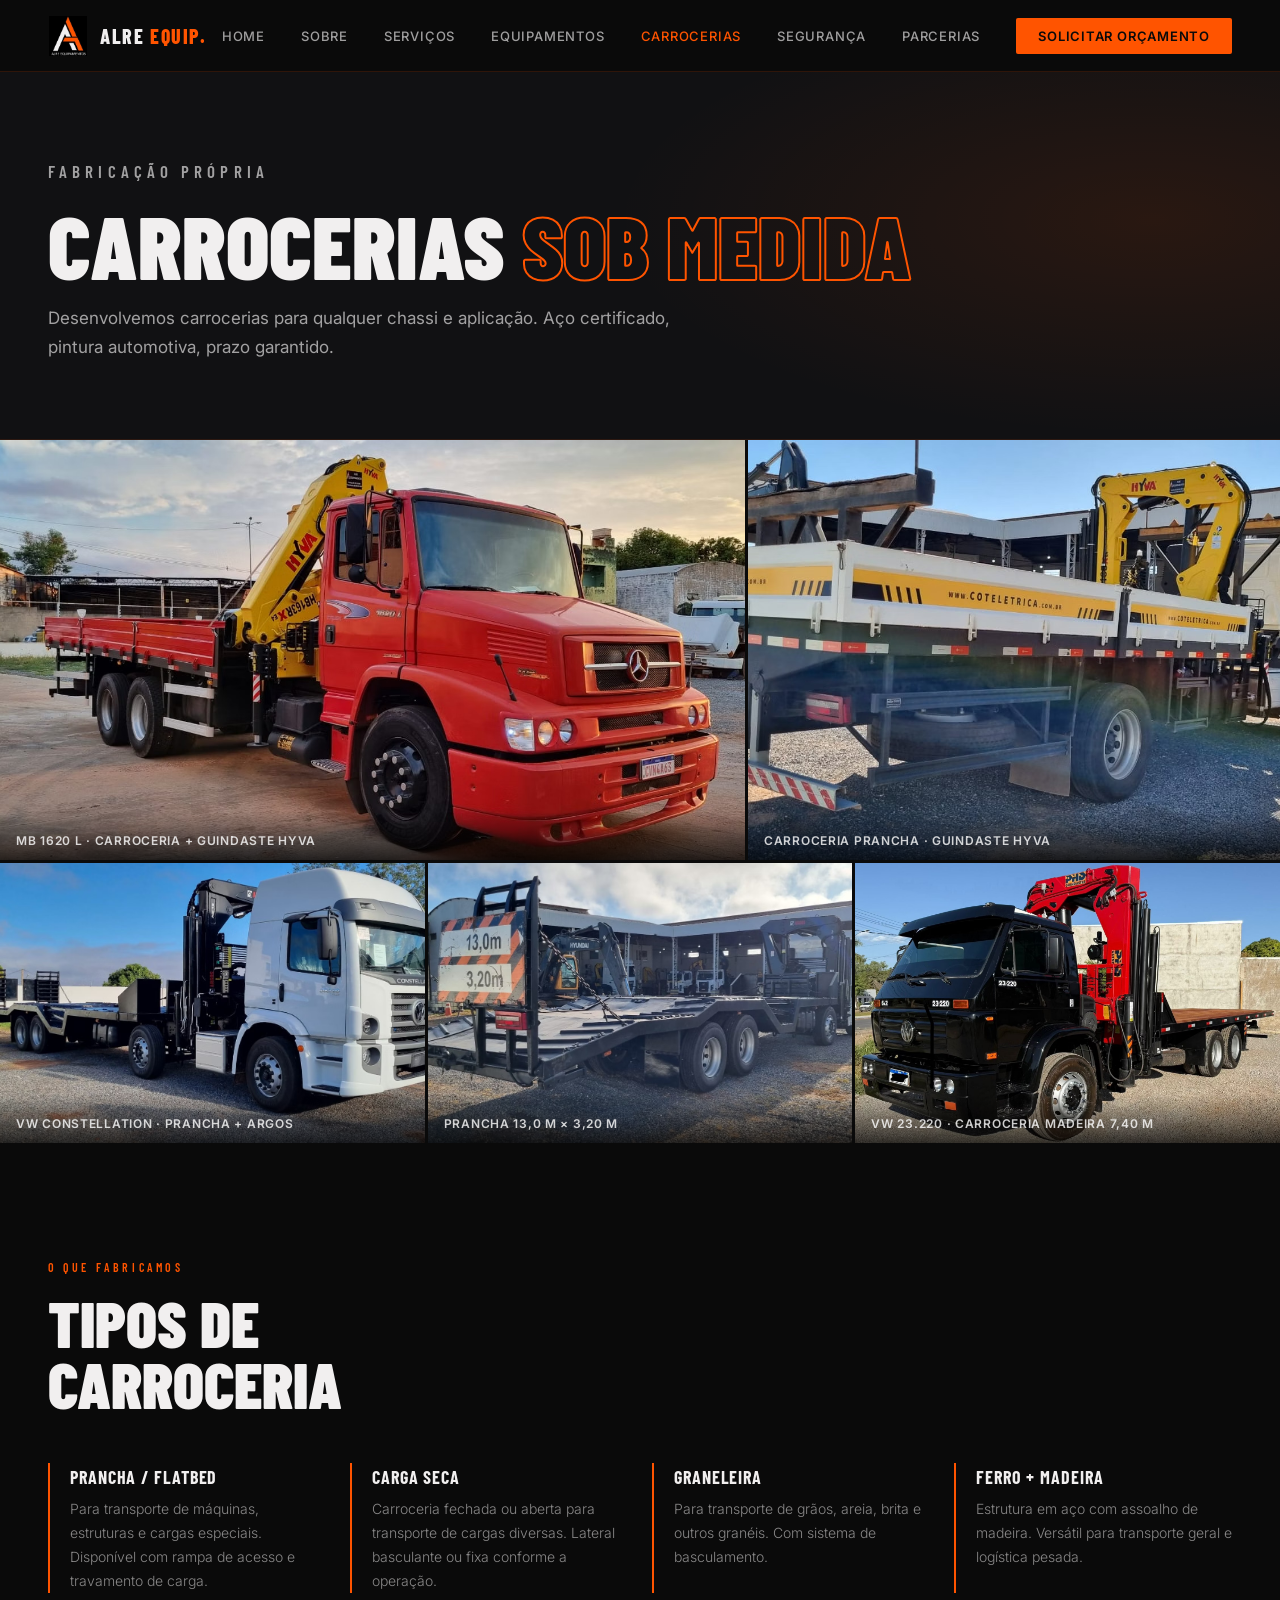
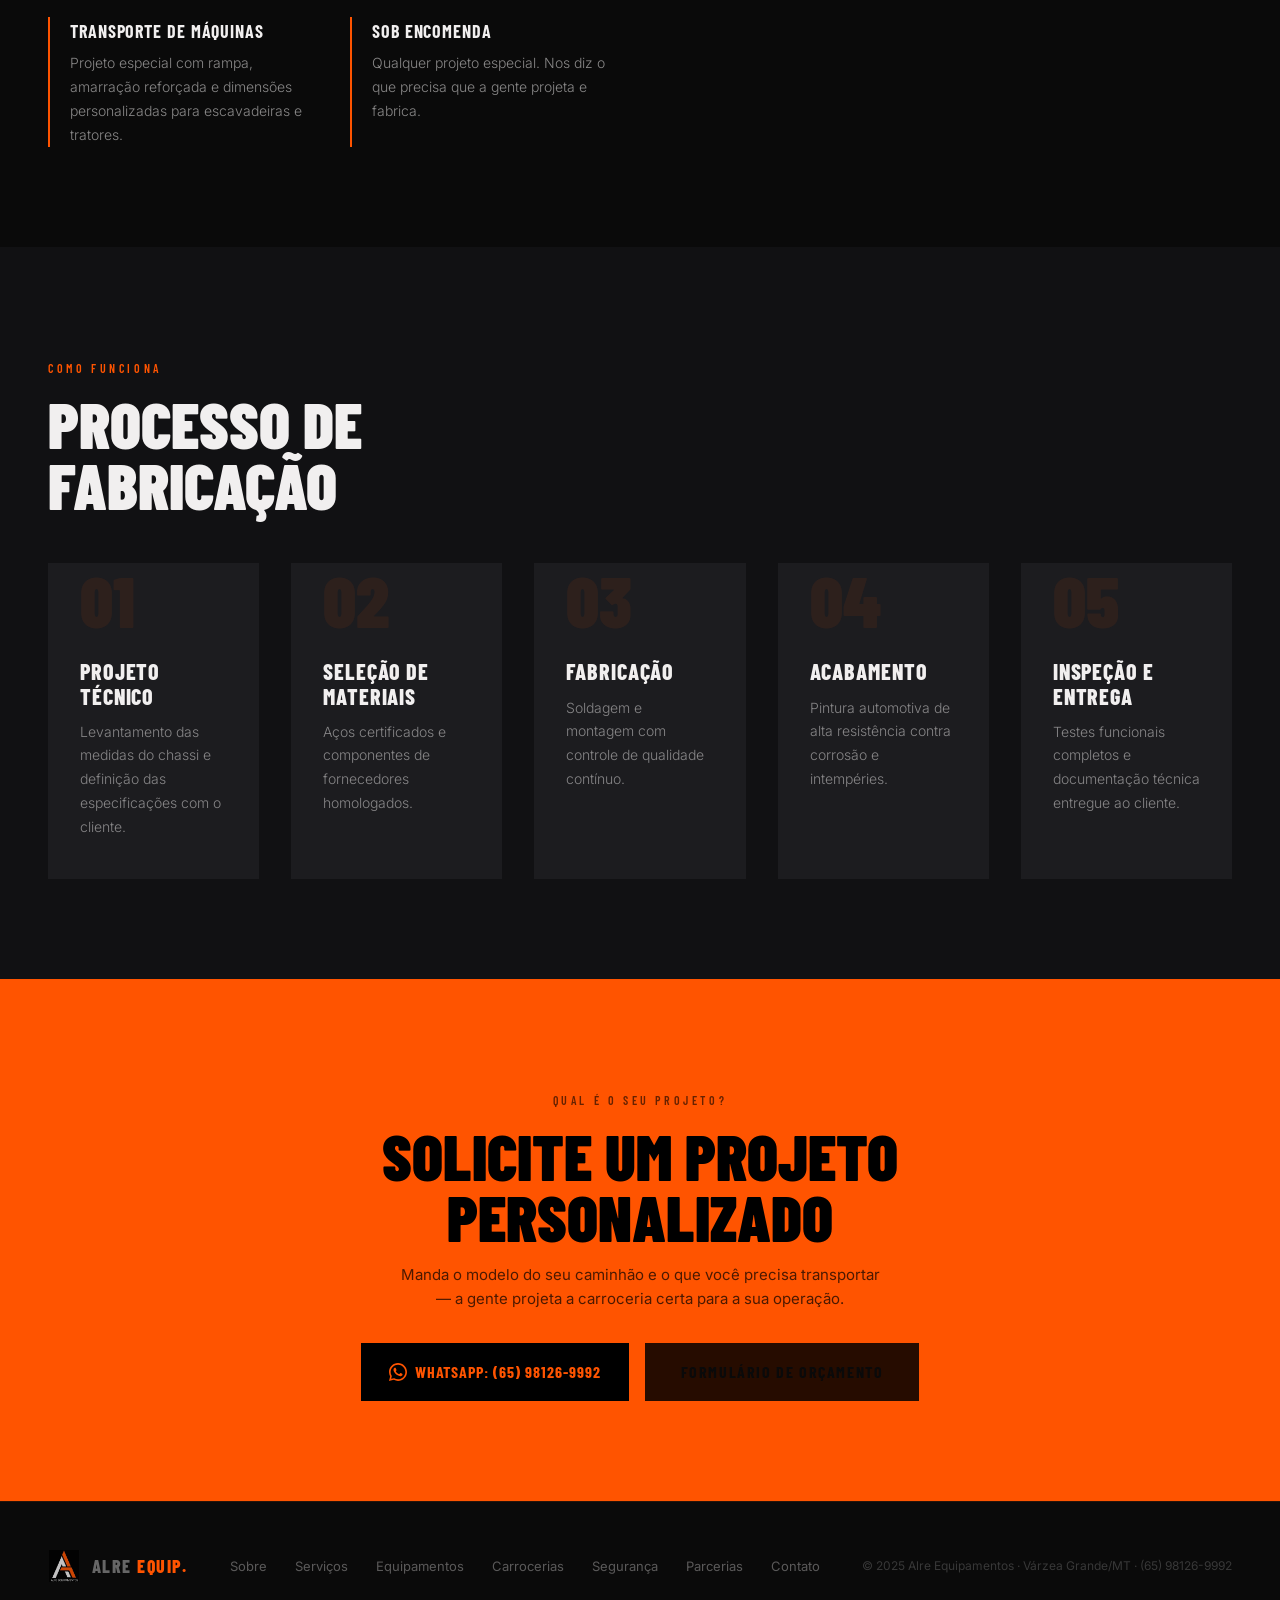
==== carrocerias.html @ dab3f188 "Add files via upload" ====
<!DOCTYPE html>
<html lang="pt-BR">
<head>
  <meta charset="UTF-8">
  <meta name="viewport" content="width=device-width, initial-scale=1.0">
  <title>Carrocerias Sob Medida — Alre Equipamentos</title>
  <meta name="description" content="Fabricação de carrocerias sob medida: prancha, carga seca, graneleira, transporte de máquinas. Alre Equipamentos — Várzea Grande/MT.">
  <link rel="preconnect" href="https://fonts.googleapis.com">
  <link href="https://fonts.googleapis.com/css2?family=Barlow+Condensed:wght@400;600;700;800;900&family=Inter:wght@300;400;500;600&display=swap" rel="stylesheet">
  <link rel="stylesheet" href="style.css">
  <style>
    /* Masonry-style gallery */
    .gallery-hero{display:grid;grid-template-columns:1.4fr 1fr;gap:3px;margin-bottom:3px}
    .gallery-hero img{width:100%;height:420px;object-fit:cover;display:block;transition:filter .3s}
    .gallery-hero img:hover{filter:brightness(1.1)}
    .gallery-row{display:grid;grid-template-columns:1fr 1fr 1fr;gap:3px;margin-bottom:3px}
    .gallery-row img{width:100%;height:280px;object-fit:cover;display:block;transition:filter .3s}
    .gallery-row img:hover{filter:brightness(1.1)}
    .gallery-label{position:relative}
    .gallery-label figcaption{position:absolute;bottom:0;left:0;right:0;background:linear-gradient(transparent,rgba(0,0,0,.75));padding:20px 16px 10px;font-size:12px;color:rgba(255,255,255,.8);letter-spacing:.06em;text-transform:uppercase;font-weight:600}
    @media(max-width:760px){
      .gallery-hero{grid-template-columns:1fr}
      .gallery-hero img{height:260px}
      .gallery-row{grid-template-columns:1fr 1fr}
      .gallery-row img{height:200px}
    }
  </style>
</head>
<body>
<nav class="alre-nav">
  <a href="index.html" class="nav-logo">
    <img src="alre-logo.jpeg" alt="Alre Equipamentos logo">
    <span class="nav-logo-text">ALRE <span>EQUIP.</span></span>
  </a>
  <ul class="nav-links">
    <li><a href="index.html">Home</a></li>
    <li><a href="sobre.html">Sobre</a></li>
    <li><a href="servicos.html">Serviços</a></li>
    <li><a href="equipamentos.html">Equipamentos</a></li>
    <li><a href="carrocerias.html" class="active">Carrocerias</a></li>
    <li><a href="seguranca.html">Segurança</a></li>
    <li><a href="parcerias.html">Parcerias</a></li>
    <li><a href="contato.html" class="nav-cta">Solicitar Orçamento</a></li>
  </ul>
  <button class="nav-toggle" aria-label="Menu">Menu</button>
</nav>

<div class="page-header">
  <p class="section-eyebrow">Fabricação própria</p>
  <h1>CARROCERIAS <em>SOB MEDIDA</em></h1>
  <p>Desenvolvemos carrocerias para qualquer chassi e aplicação. Aço certificado, pintura automotiva, prazo garantido.</p>
</div>

<!-- GALLERY with real photos -->
<section style="padding:0">
  <div class="gallery-hero">
    <figure class="gallery-label reveal" style="margin:0">
      <img src="img-mb-hyva.jpg" alt="Mercedes-Benz com guindaste HYVA e carroceria Alre" loading="lazy">
      <figcaption>MB 1620 L · Carroceria + Guindaste HYVA</figcaption>
    </figure>
    <figure class="gallery-label reveal" style="margin:0">
      <img src="img-carr-hyva.jpg" alt="Carroceria com guindaste HYVA — Alre Equipamentos" loading="lazy">
      <figcaption>Carroceria prancha · Guindaste HYVA</figcaption>
    </figure>
  </div>
  <div class="gallery-row">
    <figure class="gallery-label reveal" style="margin:0">
      <img src="img-constellation-argos.jpg" alt="VW Constellation com carroceria e Argos" loading="lazy">
      <figcaption>VW Constellation · Prancha + Argos</figcaption>
    </figure>
    <figure class="gallery-label reveal" style="margin:0">
      <img src="img-prancha-13m.jpg" alt="Carroceria prancha 13m — Alre Equipamentos" loading="lazy">
      <figcaption>Prancha 13,0 m × 3,20 m</figcaption>
    </figure>
    <figure class="gallery-label reveal" style="margin:0">
      <img src="img-vw-phd.jpg" alt="VW Constellation 23.220 com carroceria madeira" loading="lazy">
      <figcaption>VW 23.220 · Carroceria madeira 7,40 m</figcaption>
    </figure>
  </div>
</section>

<!-- TIPOS DE CARROCERIA -->
<section>
  <div class="reveal">
    <p class="section-eyebrow">O que fabricamos</p>
    <h2 class="section-title">TIPOS DE<br>CARROCERIA</h2>
  </div>
  <div style="display:grid;grid-template-columns:repeat(auto-fit,minmax(220px,1fr));gap:24px;margin-top:48px">
    <div class="about-point reveal">
      <div class="about-point-title">Prancha / Flatbed</div>
      <div class="about-point-desc">Para transporte de máquinas, estruturas e cargas especiais. Disponível com rampa de acesso e travamento de carga.</div>
    </div>
    <div class="about-point reveal">
      <div class="about-point-title">Carga Seca</div>
      <div class="about-point-desc">Carroceria fechada ou aberta para transporte de cargas diversas. Lateral basculante ou fixa conforme a operação.</div>
    </div>
    <div class="about-point reveal">
      <div class="about-point-title">Graneleira</div>
      <div class="about-point-desc">Para transporte de grãos, areia, brita e outros granéis. Com sistema de basculamento.</div>
    </div>
    <div class="about-point reveal">
      <div class="about-point-title">Ferro + Madeira</div>
      <div class="about-point-desc">Estrutura em aço com assoalho de madeira. Versátil para transporte geral e logística pesada.</div>
    </div>
    <div class="about-point reveal">
      <div class="about-point-title">Transporte de Máquinas</div>
      <div class="about-point-desc">Projeto especial com rampa, amarração reforçada e dimensões personalizadas para escavadeiras e tratores.</div>
    </div>
    <div class="about-point reveal">
      <div class="about-point-title">Sob Encomenda</div>
      <div class="about-point-desc">Qualquer projeto especial. Nos diz o que precisa que a gente projeta e fabrica.</div>
    </div>
  </div>
</section>

<!-- PROCESS -->
<section style="background:var(--alre-dark)">
  <div class="reveal">
    <p class="section-eyebrow">Como funciona</p>
    <h2 class="section-title">PROCESSO DE<br>FABRICAÇÃO</h2>
  </div>
  <div style="display:grid;grid-template-columns:repeat(auto-fit,minmax(180px,1fr));gap:32px;margin-top:48px">
    <div class="service-card reveal" style="border-top:none;padding-top:0">
      <div class="service-num">01</div>
      <div class="service-title">Projeto Técnico</div>
      <div class="service-desc">Levantamento das medidas do chassi e definição das especificações com o cliente.</div>
    </div>
    <div class="service-card reveal" style="border-top:none;padding-top:0">
      <div class="service-num">02</div>
      <div class="service-title">Seleção de Materiais</div>
      <div class="service-desc">Aços certificados e componentes de fornecedores homologados.</div>
    </div>
    <div class="service-card reveal" style="border-top:none;padding-top:0">
      <div class="service-num">03</div>
      <div class="service-title">Fabricação</div>
      <div class="service-desc">Soldagem e montagem com controle de qualidade contínuo.</div>
    </div>
    <div class="service-card reveal" style="border-top:none;padding-top:0">
      <div class="service-num">04</div>
      <div class="service-title">Acabamento</div>
      <div class="service-desc">Pintura automotiva de alta resistência contra corrosão e intempéries.</div>
    </div>
    <div class="service-card reveal" style="border-top:none;padding-top:0">
      <div class="service-num">05</div>
      <div class="service-title">Inspeção e Entrega</div>
      <div class="service-desc">Testes funcionais completos e documentação técnica entregue ao cliente.</div>
    </div>
  </div>
</section>

<!-- CTA -->
<section style="background:var(--alre-orange);text-align:center">
  <p class="section-eyebrow" style="color:rgba(0,0,0,.6)">Qual é o seu projeto?</p>
  <h2 class="section-title" style="color:#000;margin:0 auto 16px">SOLICITE UM PROJETO PERSONALIZADO</h2>
  <p style="color:rgba(0,0,0,.7);max-width:480px;margin:0 auto 32px;font-size:15px">Manda o modelo do seu caminhão e o que você precisa transportar — a gente projeta a carroceria certa para a sua operação.</p>
  <div style="display:flex;gap:16px;justify-content:center;flex-wrap:wrap">
    <a href="https://wa.me/5565981269992" target="_blank" rel="noopener" style="display:inline-flex;align-items:center;gap:8px;background:#000;color:var(--alre-orange);font-family:'Barlow Condensed',sans-serif;font-size:16px;font-weight:700;letter-spacing:.06em;text-transform:uppercase;padding:14px 28px;text-decoration:none">
      <svg width="18" height="18" viewBox="0 0 24 24" fill="currentColor"><path d="M17.472 14.382c-.297-.149-1.758-.867-2.03-.967-.273-.099-.471-.148-.67.15-.197.297-.767.966-.94 1.164-.173.199-.347.223-.644.075-.297-.15-1.255-.463-2.39-1.475-.883-.788-1.48-1.761-1.653-2.059-.173-.297-.018-.458.13-.606.134-.133.298-.347.446-.52.149-.174.198-.298.298-.497.099-.198.05-.371-.025-.52-.075-.149-.669-1.612-.916-2.207-.242-.579-.487-.5-.669-.51-.173-.008-.371-.01-.57-.01-.198 0-.52.074-.792.372-.272.297-1.04 1.016-1.04 2.479 0 1.462 1.065 2.875 1.213 3.074.149.198 2.096 3.2 5.077 4.487.709.306 1.262.489 1.694.625.712.227 1.36.195 1.871.118.571-.085 1.758-.719 2.006-1.413.248-.694.248-1.289.173-1.413-.074-.124-.272-.198-.57-.347z"/><path d="M12 0C5.373 0 0 5.373 0 12c0 2.125.555 4.122 1.528 5.855L0 24l6.335-1.511A11.945 11.945 0 0012 24c6.627 0 12-5.373 12-12S18.627 0 12 0zm0 21.818a9.8 9.8 0 01-5.002-1.368l-.36-.214-3.76.896.944-3.653-.234-.374A9.787 9.787 0 012.182 12C2.182 6.58 6.58 2.182 12 2.182c5.419 0 9.818 4.398 9.818 9.818 0 5.419-4.399 9.818-9.818 9.818z"/></svg>
      WhatsApp: (65) 98126-9992
    </a>
    <a href="contato.html" class="btn-primary" style="background:rgba(0,0,0,.85)">Formulário de Orçamento</a>
  </div>
</section>

<footer class="alre-footer">
  <a href="index.html" class="footer-logo">
    <img src="alre-logo.jpeg" alt="Alre Equipamentos">
    <span class="footer-logo-text">ALRE <span>EQUIP.</span></span>
  </a>
  <ul class="footer-links">
    <li><a href="sobre.html">Sobre</a></li>
    <li><a href="servicos.html">Serviços</a></li>
    <li><a href="equipamentos.html">Equipamentos</a></li>
    <li><a href="carrocerias.html">Carrocerias</a></li>
    <li><a href="seguranca.html">Segurança</a></li>
    <li><a href="parcerias.html">Parcerias</a></li>
    <li><a href="contato.html">Contato</a></li>
  </ul>
  <span class="footer-copy">&copy; 2025 Alre Equipamentos · Várzea Grande/MT · (65) 98126-9992</span>
</footer>
<script src="main.js"></script>
</body>
</html>
---- style.css ----
/* ================= ALRE EQUIPAMENTOS — Design System ================= */
:root {
  --alre-orange: #FF5400;
  --alre-black: #0A0A0A;
  --alre-dark: #111113;
  --alre-gray: #40414A;
  --alre-light-gray: #1C1C1F;
  --alre-white: #F1EFEF;
  --display-font: 'Barlow Condensed', sans-serif;
  --body-font: 'Inter', sans-serif;
}

*, *::before, *::after { box-sizing: border-box; }
html { scroll-behavior: smooth; }

body {
  background: var(--alre-black);
  color: var(--alre-white);
  font-family: var(--body-font);
  font-size: 16px;
  line-height: 1.6;
  overflow-x: hidden;
  margin: 0;
  padding: 0;
}

/* NAV */
nav.alre-nav {
  position: fixed; top: 0; left: 0; right: 0; z-index: 100;
  display: flex; align-items: center; justify-content: space-between;
  padding: 0 48px; height: 72px;
  background: rgba(10,10,10,0.92);
  backdrop-filter: blur(12px);
  border-bottom: 1px solid rgba(255,84,0,0.15);
}
.nav-logo { display: flex; align-items: center; gap: 12px; text-decoration: none; }
.nav-logo img { width: 40px; height: 40px; object-fit: contain; }
.nav-logo-text { font-family: var(--display-font); font-weight: 800; font-size: 20px; letter-spacing: 0.08em; color: var(--alre-white); }
.nav-logo-text span { color: var(--alre-orange); }
.nav-links { display: flex; align-items: center; gap: 36px; list-style: none; margin: 0; padding: 0; }
.nav-links a { color: rgba(241,239,239,0.65); text-decoration: none; font-size: 13px; font-weight: 500; letter-spacing: 0.06em; text-transform: uppercase; transition: color .2s; }
.nav-links a:hover, .nav-links a.active { color: var(--alre-orange); }
.nav-cta { background: var(--alre-orange) !important; color: var(--alre-black) !important; padding: 10px 22px !important; font-weight: 600 !important; border-radius: 2px; }
.nav-cta:hover { opacity: .85; }
.nav-toggle { display: none; background: transparent; border: 1px solid rgba(241,239,239,0.25); color: var(--alre-white); padding: 10px 14px; font-family: var(--display-font); font-size: 12px; font-weight: 700; letter-spacing: .14em; text-transform: uppercase; cursor: pointer; }

/* HERO */
#hero { min-height: 100vh; display: flex; flex-direction: column; justify-content: center; padding: 120px 48px 80px; position: relative; overflow: hidden; }
.hero-bg { position: absolute; inset: 0; background: radial-gradient(ellipse 60% 50% at 80% 50%, rgba(255,84,0,0.12) 0%, transparent 70%), radial-gradient(ellipse 40% 60% at 20% 80%, rgba(255,84,0,0.06) 0%, transparent 60%); pointer-events: none; }
.hero-bg-grid { position: absolute; inset: 0; background-image: linear-gradient(rgba(255,84,0,0.04) 1px, transparent 1px), linear-gradient(90deg, rgba(255,84,0,0.04) 1px, transparent 1px); background-size: 60px 60px; pointer-events: none; }
.hero-eyebrow { font-family: var(--display-font); font-size: 13px; font-weight: 600; letter-spacing: 0.25em; text-transform: uppercase; color: var(--alre-orange); margin-bottom: 20px; opacity: 0; animation: alreFadeUp .7s .2s forwards; }
.hero-title { font-family: var(--display-font); font-weight: 900; font-size: clamp(64px, 10vw, 140px); line-height: 0.9; letter-spacing: -0.01em; text-transform: uppercase; max-width: 900px; opacity: 0; animation: alreFadeUp .7s .35s forwards; margin: 0; }
.hero-title em { font-style: normal; -webkit-text-stroke: 2px var(--alre-orange); color: transparent; }
.hero-subtitle { margin-top: 32px; font-size: 17px; font-weight: 300; color: rgba(241,239,239,0.65); max-width: 520px; line-height: 1.7; opacity: 0; animation: alreFadeUp .7s .5s forwards; }
.hero-actions { margin-top: 48px; display: flex; gap: 16px; flex-wrap: wrap; opacity: 0; animation: alreFadeUp .7s .65s forwards; }
.hero-stats { position: absolute; bottom: 60px; right: 48px; display: flex; gap: 48px; opacity: 0; animation: alreFadeUp .7s .8s forwards; }
.hero-stat-num { font-family: var(--display-font); font-size: 48px; font-weight: 900; color: var(--alre-orange); line-height: 1; }
.hero-stat-label { font-size: 12px; font-weight: 400; color: rgba(241,239,239,0.45); letter-spacing: 0.08em; text-transform: uppercase; margin-top: 4px; }
.hero-scroll-line { position: absolute; bottom: 0; left: 48px; width: 1px; height: 80px; background: linear-gradient(to bottom, var(--alre-orange), transparent); opacity: 0; animation: alreFadeIn 1s 1.2s forwards; }

/* HYVA BAR */
.hyva-bar { background: var(--alre-orange); padding: 14px 48px; display: flex; align-items: center; gap: 16px; overflow: hidden; }
.hyva-bar-inner { display: flex; align-items: center; gap: 48px; white-space: nowrap; animation: alreMarquee 20s linear infinite; }
.hyva-bar-item { font-family: var(--display-font); font-weight: 700; font-size: 14px; letter-spacing: 0.15em; text-transform: uppercase; color: var(--alre-black); }
.hyva-bar-dot { width: 6px; height: 6px; background: var(--alre-black); border-radius: 50%; opacity: 0.4; flex-shrink: 0; display: inline-block; }
@keyframes alreMarquee { 0% { transform: translateX(0); } 100% { transform: translateX(-50%); } }

/* SECTIONS */
section { padding: 100px 48px; }
.section-eyebrow { font-family: var(--display-font); font-size: 12px; font-weight: 600; letter-spacing: 0.3em; text-transform: uppercase; color: var(--alre-orange); margin-bottom: 16px; }
.section-title { font-family: var(--display-font); font-size: clamp(40px, 5vw, 72px); font-weight: 900; text-transform: uppercase; line-height: 0.95; color: var(--alre-white); max-width: 700px; margin: 0 0 24px 0; }
.section-body { font-size: 16px; font-weight: 300; color: rgba(241,239,239,0.6); max-width: 560px; line-height: 1.8; }

/* BUTTONS */
.btn-primary { background: var(--alre-orange); color: var(--alre-black); padding: 16px 36px; font-family: var(--display-font); font-size: 16px; font-weight: 700; letter-spacing: 0.1em; text-transform: uppercase; text-decoration: none; border: none; cursor: pointer; transition: opacity .2s, transform .2s; display: inline-block; }
.btn-primary:hover { opacity: .88; transform: translateY(-1px); }
.btn-ghost { background: transparent; color: var(--alre-white); padding: 16px 36px; font-family: var(--display-font); font-size: 16px; font-weight: 700; letter-spacing: 0.1em; text-transform: uppercase; text-decoration: none; border: 1px solid rgba(241,239,239,0.25); cursor: pointer; transition: border-color .2s, color .2s; display: inline-block; }
.btn-ghost:hover { border-color: var(--alre-orange); color: var(--alre-orange); }

/* ABOUT POINTS */
.about-point { border-left: 2px solid var(--alre-orange); padding-left: 20px; }
.about-point-title { font-family: var(--display-font); font-size: 18px; font-weight: 700; color: var(--alre-white); text-transform: uppercase; letter-spacing: 0.05em; margin-bottom: 6px; }
.about-point-desc { font-size: 14px; font-weight: 300; color: rgba(241,239,239,0.55); line-height: 1.7; }

/* SERVICES */
.services-header { display: flex; justify-content: space-between; align-items: flex-end; margin-bottom: 64px; gap: 32px; }
.services-grid { display: grid; grid-template-columns: repeat(4, 1fr); gap: 2px; }
.service-card { background: var(--alre-light-gray); padding: 40px 32px; position: relative; overflow: hidden; transition: background .3s; }
.service-card::before { content: ''; position: absolute; bottom: 0; left: 0; height: 2px; width: 0; background: var(--alre-orange); transition: width .4s; }
.service-card:hover { background: #1F1F22; }
.service-card:hover::before { width: 100%; }
.service-num { font-family: var(--display-font); font-size: 72px; font-weight: 900; color: rgba(255,84,0,0.08); line-height: 1; margin-bottom: 24px; transition: color .3s; }
.service-card:hover .service-num { color: rgba(255,84,0,0.15); }
.service-title { font-family: var(--display-font); font-size: 22px; font-weight: 800; text-transform: uppercase; letter-spacing: 0.04em; color: var(--alre-white); margin-bottom: 12px; line-height: 1.1; }
.service-desc { font-size: 14px; font-weight: 300; color: rgba(241,239,239,0.5); line-height: 1.7; }

/* PRODUCTS */
.products-grid { display: grid; grid-template-columns: repeat(3, 1fr); gap: 2px; }
.product-card { background: var(--alre-light-gray); padding: 36px 32px; position: relative; transition: transform .3s; }
.product-card:hover { transform: translateY(-4px); }
.product-card-img { width: 100%; aspect-ratio: 16/10; object-fit: cover; background: #0a0a0a; margin-bottom: 20px; display: block; }
.product-card-tag { display: inline-block; background: var(--alre-orange); color: var(--alre-black); font-family: var(--display-font); font-size: 11px; font-weight: 700; letter-spacing: 0.12em; text-transform: uppercase; padding: 4px 10px; margin-bottom: 20px; }
.product-card-tag.muted { background: var(--alre-gray); color: var(--alre-white); }
.product-name { font-family: var(--display-font); font-size: 26px; font-weight: 800; text-transform: uppercase; color: var(--alre-white); line-height: 1.1; margin-bottom: 12px; }
.product-desc { font-size: 13px; color: rgba(241,239,239,0.55); line-height: 1.7; margin: 12px 0 4px; }
.product-specs { margin: 20px 0; display: flex; flex-direction: column; gap: 8px; }
.product-spec { display: flex; justify-content: space-between; align-items: center; padding-bottom: 8px; border-bottom: 1px solid rgba(241,239,239,0.06); font-size: 13px; }
.product-spec-label { color: rgba(241,239,239,0.4); font-weight: 300; }
.product-spec-val { color: var(--alre-white); font-weight: 500; }
.product-price { font-family: var(--display-font); font-size: 32px; font-weight: 900; color: var(--alre-orange); margin-top: 20px; }
.product-price-sub { font-size: 12px; color: rgba(241,239,239,0.35); margin-top: 2px; }
.product-card.cta { background: rgba(255,84,0,0.06); border: 1px solid rgba(255,84,0,0.2); }
.product-card.cta .plus { font-family: var(--display-font); font-size: 56px; font-weight: 900; color: var(--alre-orange); line-height: 1; margin-bottom: 16px; }
.product-card.cta .product-name { color: var(--alre-orange); }
.product-card.cta p { font-size: 14px; color: rgba(241,239,239,0.5); line-height: 1.7; margin-top: 12px; }

/* PROCESS */
.process-steps { margin-top: 64px; display: grid; grid-template-columns: repeat(5, 1fr); position: relative; }
.process-steps::before { content: ''; position: absolute; top: 28px; left: 0; right: 0; height: 1px; background: linear-gradient(90deg, var(--alre-orange), rgba(255,84,0,0.1)); }
.process-step { padding: 0 16px 0 0; }
.process-num { width: 56px; height: 56px; background: var(--alre-orange); color: var(--alre-black); font-family: var(--display-font); font-size: 24px; font-weight: 900; display: flex; align-items: center; justify-content: center; margin-bottom: 24px; position: relative; z-index: 1; }
.process-title { font-family: var(--display-font); font-size: 18px; font-weight: 800; text-transform: uppercase; letter-spacing: 0.04em; color: var(--alre-white); margin-bottom: 10px; }
.process-desc { font-size: 13px; font-weight: 300; color: rgba(241,239,239,0.5); line-height: 1.7; }

/* SAFETY */
.safety-left .section-eyebrow { color: var(--alre-black); opacity: 0.6; }
.safety-left .section-title { color: var(--alre-black); }
.safety-left .section-body { color: rgba(0,0,0,0.65); }
.safety-grid { display: grid; grid-template-columns: 1fr 1fr; gap: 16px; }
.safety-item { background: rgba(0,0,0,0.12); padding: 20px; border-radius: 2px; }
.safety-item-title { font-family: var(--display-font); font-size: 15px; font-weight: 800; text-transform: uppercase; color: var(--alre-black); margin-bottom: 6px; letter-spacing: 0.04em; }
.safety-item-desc { font-size: 13px; color: rgba(0,0,0,0.6); font-weight: 300; line-height: 1.6; }

/* STATS STRIP */
.stats-strip { background: var(--alre-black); padding: 64px 48px; display: grid; grid-template-columns: repeat(4, 1fr); gap: 2px; border-top: 1px solid rgba(255,84,0,0.12); border-bottom: 1px solid rgba(255,84,0,0.12); }
.stat-item { padding: 32px 40px; background: var(--alre-light-gray); text-align: center; }
.stat-num { font-family: var(--display-font); font-size: 64px; font-weight: 900; color: var(--alre-orange); line-height: 1; }
.stat-label { font-family: var(--display-font); font-size: 14px; font-weight: 600; text-transform: uppercase; letter-spacing: 0.12em; color: rgba(241,239,239,0.45); margin-top: 8px; }

/* CONTACT */
.contact-grid { display: grid; grid-template-columns: 1fr 1fr; gap: 80px; align-items: start; }
.contact-info { display: flex; flex-direction: column; gap: 32px; margin-top: 40px; }
.contact-item { display: flex; gap: 16px; align-items: flex-start; text-decoration: none; }
.contact-icon { width: 44px; height: 44px; background: rgba(255,84,0,0.1); border: 1px solid rgba(255,84,0,0.2); display: flex; align-items: center; justify-content: center; flex-shrink: 0; color: var(--alre-orange); }
.contact-item-label { font-family: var(--display-font); font-size: 12px; font-weight: 600; letter-spacing: 0.2em; text-transform: uppercase; color: var(--alre-orange); margin-bottom: 4px; }
.contact-item-val { font-size: 15px; font-weight: 400; color: var(--alre-white); line-height: 1.5; }
.contact-form { display: flex; flex-direction: column; gap: 16px; }
.form-row { display: grid; grid-template-columns: 1fr 1fr; gap: 16px; }
.form-group { display: flex; flex-direction: column; gap: 6px; }
.form-label { font-size: 12px; font-weight: 500; letter-spacing: 0.1em; text-transform: uppercase; color: rgba(241,239,239,0.5); }
.form-input, .form-select, .form-textarea { background: var(--alre-light-gray); border: 1px solid rgba(255,84,0,0.12); color: var(--alre-white); padding: 14px 16px; font-family: var(--body-font); font-size: 15px; width: 100%; transition: border-color .2s; outline: none; -webkit-appearance: none; }
.form-input:focus, .form-select:focus, .form-textarea:focus { border-color: var(--alre-orange); }
.form-textarea { resize: vertical; min-height: 120px; }
.form-select option { background: var(--alre-dark); }
.form-submit { background: var(--alre-orange); color: var(--alre-black); padding: 16px 36px; font-family: var(--display-font); font-size: 16px; font-weight: 700; letter-spacing: 0.1em; text-transform: uppercase; border: none; cursor: pointer; width: 100%; transition: opacity .2s; margin-top: 8px; }
.form-submit:hover { opacity: .88; }

/* FOOTER */
footer.alre-footer { background: var(--alre-black); padding: 48px; border-top: 1px solid rgba(255,84,0,0.12); display: flex; align-items: center; justify-content: space-between; gap: 24px; flex-wrap: wrap; }
.footer-logo { display: flex; align-items: center; gap: 12px; text-decoration: none; }
.footer-logo img { width: 32px; height: 32px; object-fit: contain; opacity: .8; }
.footer-logo-text { font-family: var(--display-font); font-size: 18px; font-weight: 800; letter-spacing: 0.08em; color: rgba(241,239,239,0.4); }
.footer-logo-text span { color: var(--alre-orange); }
.footer-links { display: flex; gap: 28px; list-style: none; flex-wrap: wrap; margin: 0; padding: 0; }
.footer-links a { font-size: 13px; color: rgba(241,239,239,0.35); text-decoration: none; transition: color .2s; }
.footer-links a:hover { color: var(--alre-orange); }
.footer-copy { font-size: 12px; color: rgba(241,239,239,0.2); }

/* DIVIDER */
.divider { height: 1px; background: linear-gradient(90deg, transparent, rgba(255,84,0,0.3), transparent); margin: 0 48px; }

/* PAGE HEADER */
.page-header { padding: 140px 48px 60px; background: var(--alre-dark); border-bottom: 1px solid rgba(255,84,0,0.12); position: relative; overflow: hidden; }
.page-header::before { content: ''; position: absolute; inset: 0; background: radial-gradient(ellipse 60% 70% at 90% 50%, rgba(255,84,0,0.10), transparent 70%); pointer-events: none; }
.page-header h1 { position: relative; font-family: var(--display-font); font-weight: 900; font-size: clamp(48px, 7vw, 100px); line-height: 0.95; text-transform: uppercase; color: var(--alre-white); margin: 12px 0 16px; }
.page-header h1 em { font-style: normal; -webkit-text-stroke: 2px var(--alre-orange); color: transparent; }
.page-header p { position: relative; max-width: 640px; color: rgba(241,239,239,0.65); font-size: 17px; line-height: 1.7; }
.page-header .section-eyebrow { position: relative; }

/* GALLERY */
.gallery-grid { display: grid; grid-template-columns: repeat(3, 1fr); gap: 12px; margin-top: 48px; }
.gallery-grid img { width: 100%; aspect-ratio: 4/3; object-fit: cover; background: #0a0a0a; transition: transform .4s, filter .4s; filter: grayscale(20%); }
.gallery-grid figure { position: relative; overflow: hidden; background: var(--alre-light-gray); margin: 0; }
.gallery-grid figure:hover img { transform: scale(1.05); filter: none; }
.gallery-grid figcaption { position: absolute; left: 0; right: 0; bottom: 0; padding: 12px 16px; background: linear-gradient(to top, rgba(0,0,0,.85), transparent); font-family: var(--display-font); font-size: 13px; font-weight: 600; letter-spacing: .08em; text-transform: uppercase; color: var(--alre-white); }

/* IMAGE HERO */
.image-hero { width: 100%; aspect-ratio: 16/9; object-fit: cover; display: block; background: #0a0a0a; border: 1px solid rgba(255,84,0,0.15); }

/* PARTNER GRID */
.partner-grid { display: grid; grid-template-columns: repeat(2, 1fr); gap: 2px; margin-top: 64px; }
.partner { background: var(--alre-light-gray); padding: 48px 40px; display: flex; flex-direction: column; gap: 20px; min-height: 320px; position: relative; overflow: hidden; transition: background .3s; }
.partner:hover { background: #1F1F22; }
.partner-mark { font-family: var(--display-font); font-weight: 900; font-size: 56px; letter-spacing: -0.02em; color: var(--alre-orange); line-height: 1; text-transform: uppercase; }
.partner h3 { font-family: var(--display-font); font-size: 28px; font-weight: 800; text-transform: uppercase; color: var(--alre-white); margin: 0; }
.partner p { font-size: 14px; font-weight: 300; color: rgba(241,239,239,0.6); line-height: 1.7; margin: 0; }
.partner .meta { display: flex; flex-wrap: wrap; gap: 8px; margin-top: auto; }
.partner .meta span { font-family: var(--display-font); font-size: 11px; font-weight: 700; letter-spacing: .14em; text-transform: uppercase; color: var(--alre-orange); border: 1px solid rgba(255,84,0,0.3); padding: 5px 10px; }
.partner a.partner-link { color: var(--alre-orange); font-family: var(--display-font); font-size: 13px; font-weight: 700; letter-spacing: .14em; text-transform: uppercase; text-decoration: none; border-bottom: 1px solid var(--alre-orange); padding-bottom: 2px; align-self: flex-start; transition: opacity .2s; }
.partner a.partner-link:hover { opacity: .8; }

/* GRID HELPERS */
.grid-2 { display: grid; grid-template-columns: 1fr 1fr; gap: 80px; align-items: center; }
.grid-2-start { display: grid; grid-template-columns: 1fr 1fr; gap: 80px; align-items: start; }
.grid-auto { display: grid; grid-template-columns: repeat(auto-fit, minmax(240px, 1fr)); gap: 32px; margin-top: 48px; }
.mt-32 { margin-top: 32px; }
.mt-48 { margin-top: 48px; }
.mt-64 { margin-top: 64px; }
.text-center { text-align: center; }
.section-title.centered { margin-left: auto; margin-right: auto; }

/* REVEAL ANIMATIONS */
.reveal { opacity: 0; transform: translateY(32px); transition: opacity .7s, transform .7s; }
.reveal.visible { opacity: 1; transform: none; }

/* ANIMATIONS */
@keyframes alreFadeUp { from { opacity: 0; transform: translateY(24px); } to { opacity: 1; transform: translateY(0); } }
@keyframes alreFadeIn { to { opacity: 1; } }

/* RESPONSIVE */
@media (max-width: 1024px) {
  nav.alre-nav { padding: 0 24px; }
  .nav-links { gap: 20px; }
  section { padding: 72px 24px; }
  .grid-2, .grid-2-start, .contact-grid { grid-template-columns: 1fr; gap: 48px; }
  .services-grid { grid-template-columns: repeat(2, 1fr); }
  .products-grid { grid-template-columns: repeat(2, 1fr); }
  .process-steps { grid-template-columns: repeat(2, 1fr); gap: 40px; }
  .process-steps::before { display: none; }
  .stats-strip { grid-template-columns: repeat(2, 1fr); padding: 40px 24px; }
  #hero { padding: 100px 24px 60px; }
  .hero-stats { right: 24px; gap: 28px; }
  .gallery-grid { grid-template-columns: repeat(2, 1fr); }
  .partner-grid { grid-template-columns: 1fr; }
}
@media (max-width: 768px) {
  .nav-links { display: none; }
  nav.alre-nav { padding: 0 20px; }
  .nav-toggle { display: inline-block; }
  .nav-links.open { display: flex; position: absolute; top: 72px; left: 0; right: 0; flex-direction: column; align-items: stretch; gap: 0; padding: 16px 20px; background: rgba(10,10,10,0.98); border-bottom: 1px solid rgba(255,84,0,0.15); }
  .nav-links.open li { padding: 14px 0; border-bottom: 1px solid rgba(241,239,239,0.06); }
  .nav-links.open li:last-child { border-bottom: none; }
  section { padding: 60px 20px; }
  .services-grid, .products-grid, .process-steps { grid-template-columns: 1fr; }
  .stats-strip { grid-template-columns: repeat(2, 1fr); padding: 32px 20px; }
  .form-row { grid-template-columns: 1fr; }
  .hero-stats { position: static; margin-top: 48px; }
  #hero { min-height: auto; }
  footer.alre-footer { flex-direction: column; align-items: flex-start; gap: 20px; padding: 32px 20px; }
  .services-header { flex-direction: column; }
  .hyva-bar { padding: 12px 20px; }
  .page-header { padding: 110px 20px 40px; }
  .safety-grid { grid-template-columns: 1fr; }
  .gallery-grid { grid-template-columns: 1fr; }
}
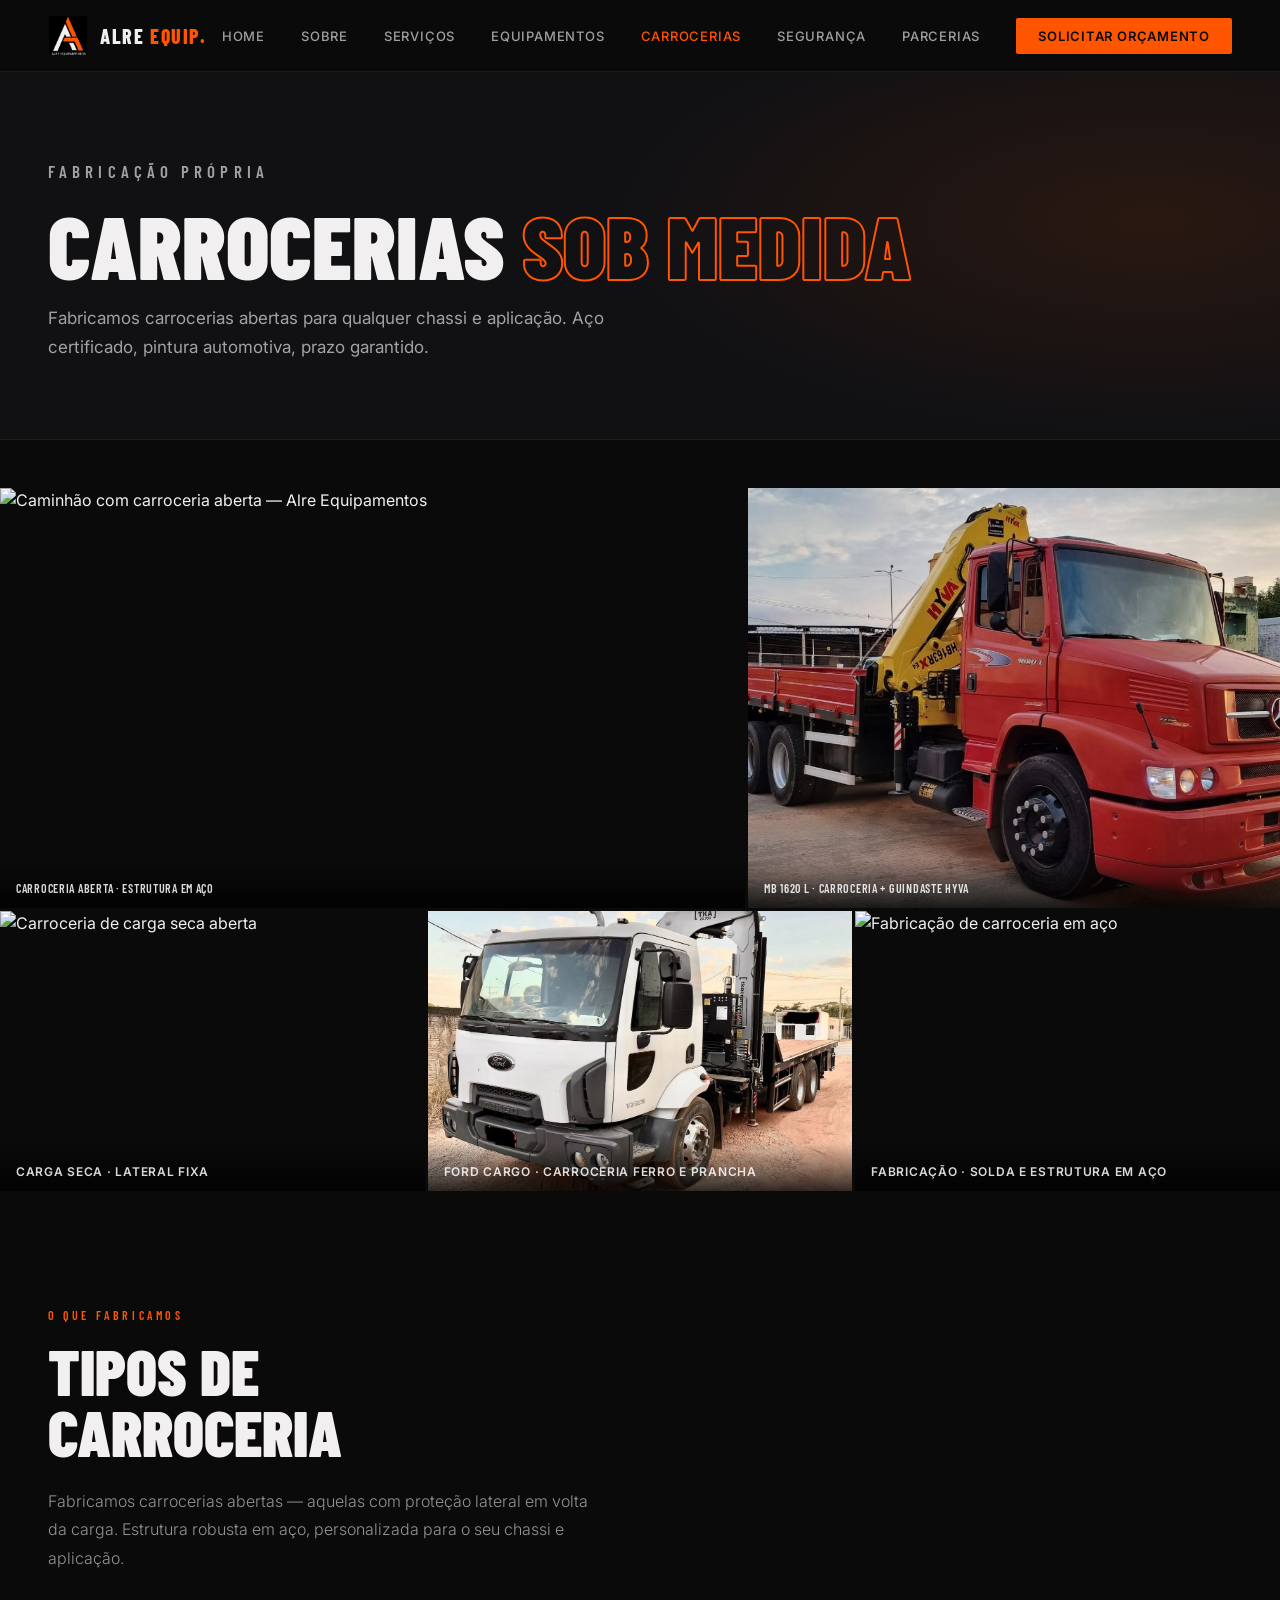
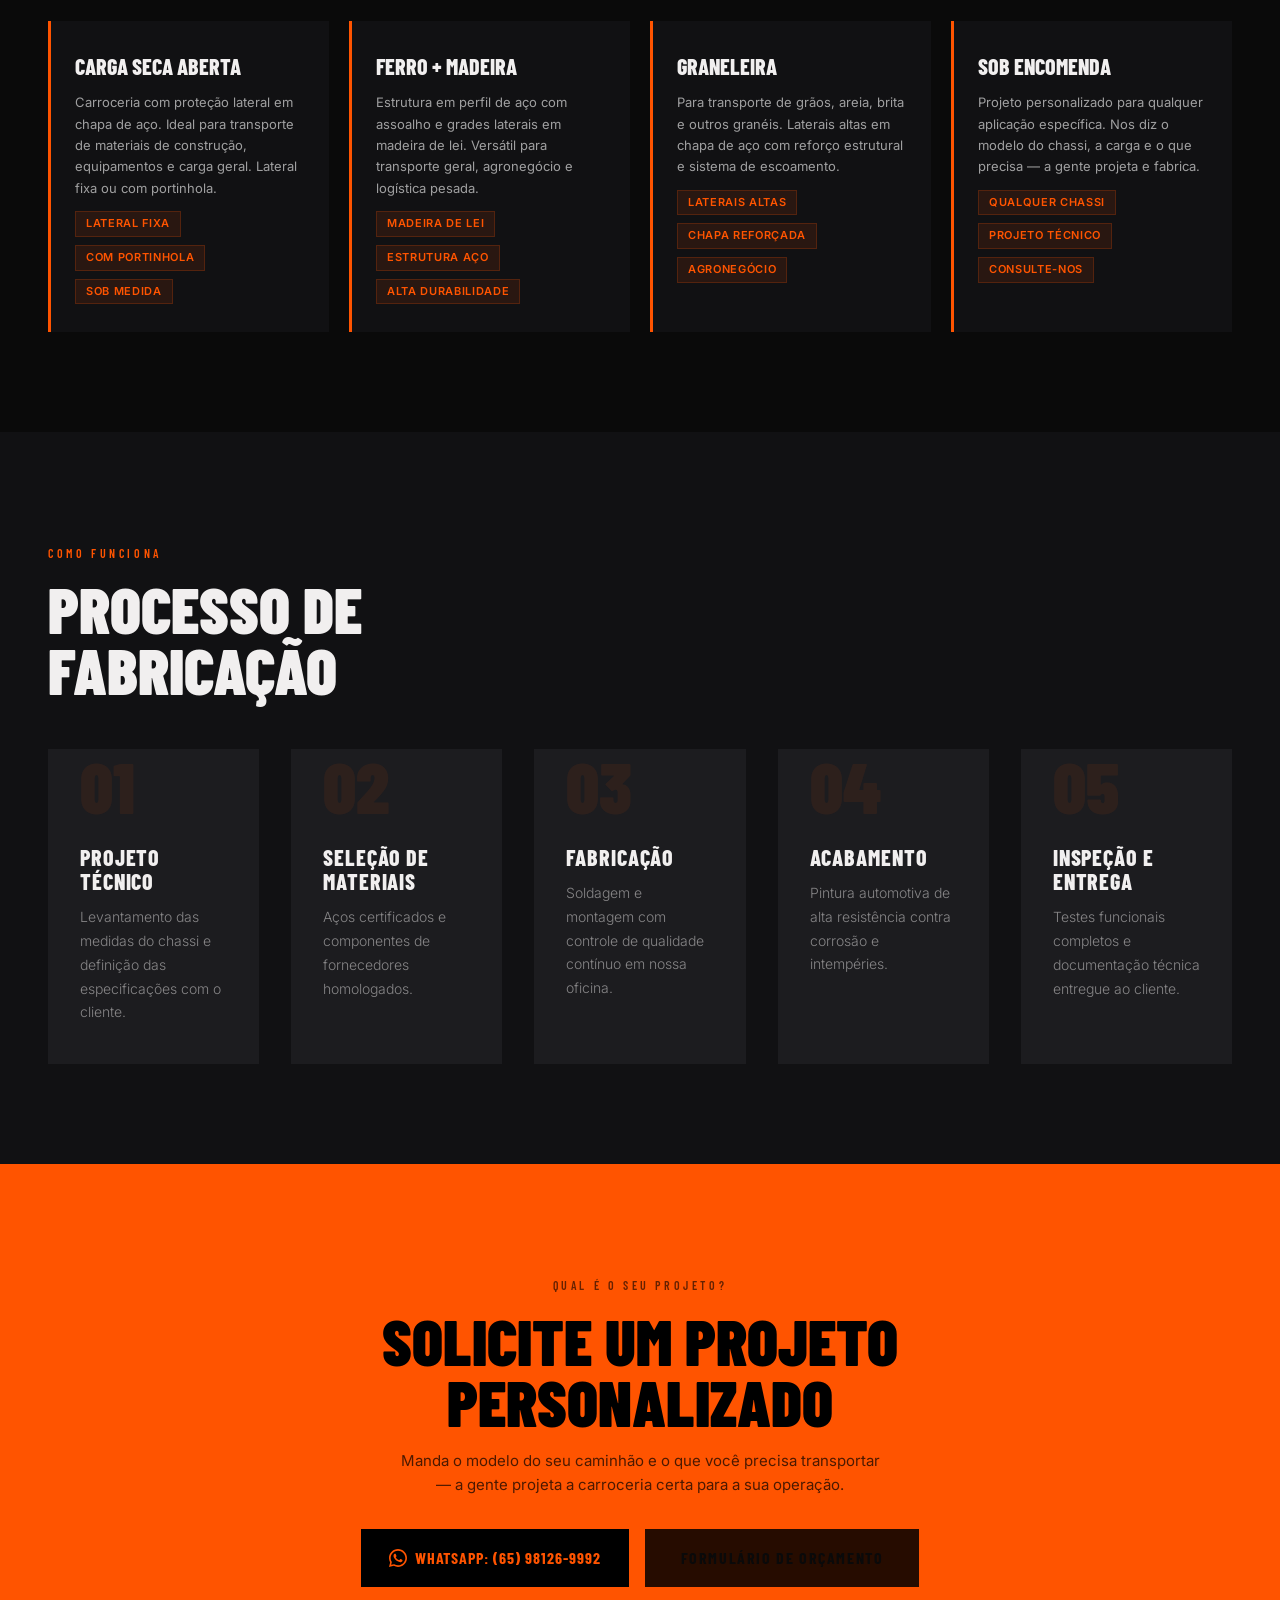
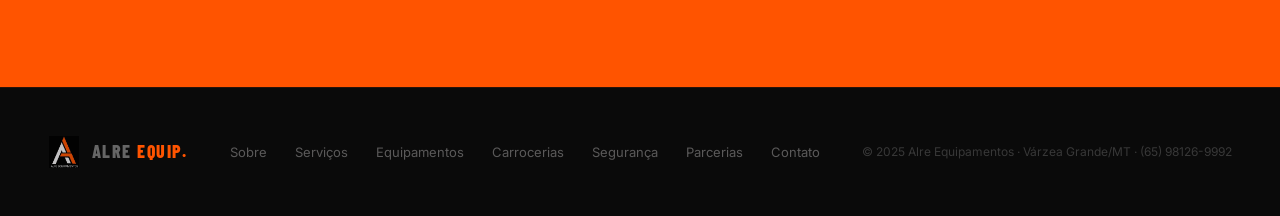
==== commit 38f97848: "Add files via upload" ====
--- a/carrocerias.html
+++ b/carrocerias.html
@@ -4,23 +4,27 @@
   <meta charset="UTF-8">
   <meta name="viewport" content="width=device-width, initial-scale=1.0">
   <title>Carrocerias Sob Medida — Alre Equipamentos</title>
-  <meta name="description" content="Fabricação de carrocerias sob medida: prancha, carga seca, graneleira, transporte de máquinas. Alre Equipamentos — Várzea Grande/MT.">
+  <meta name="description" content="Fabricação de carrocerias abertas sob medida: carga seca, graneleira, ferro e madeira. Estrutura reforçada, pintura automotiva. Alre Equipamentos — Várzea Grande/MT.">
   <link rel="preconnect" href="https://fonts.googleapis.com">
   <link href="https://fonts.googleapis.com/css2?family=Barlow+Condensed:wght@400;600;700;800;900&family=Inter:wght@300;400;500;600&display=swap" rel="stylesheet">
   <link rel="stylesheet" href="style.css">
   <style>
-    /* Masonry-style gallery */
-    .gallery-hero{display:grid;grid-template-columns:1.4fr 1fr;gap:3px;margin-bottom:3px}
-    .gallery-hero img{width:100%;height:420px;object-fit:cover;display:block;transition:filter .3s}
-    .gallery-hero img:hover{filter:brightness(1.1)}
+    .gallery-grid{display:grid;grid-template-columns:1.4fr 1fr;gap:3px;margin-bottom:3px}
+    .gallery-grid img{width:100%;height:420px;object-fit:cover;display:block;transition:filter .3s}
+    .gallery-grid img:hover{filter:brightness(1.1)}
     .gallery-row{display:grid;grid-template-columns:1fr 1fr 1fr;gap:3px;margin-bottom:3px}
     .gallery-row img{width:100%;height:280px;object-fit:cover;display:block;transition:filter .3s}
     .gallery-row img:hover{filter:brightness(1.1)}
-    .gallery-label{position:relative}
-    .gallery-label figcaption{position:absolute;bottom:0;left:0;right:0;background:linear-gradient(transparent,rgba(0,0,0,.75));padding:20px 16px 10px;font-size:12px;color:rgba(255,255,255,.8);letter-spacing:.06em;text-transform:uppercase;font-weight:600}
+    .gallery-label{position:relative;margin:0}
+    .gallery-label figcaption{position:absolute;bottom:0;left:0;right:0;background:linear-gradient(transparent,rgba(0,0,0,.8));padding:20px 16px 10px;font-size:12px;color:rgba(255,255,255,.85);letter-spacing:.06em;text-transform:uppercase;font-weight:600}
+    .tipo-card{background:var(--alre-dark);border-left:3px solid var(--alre-orange);padding:28px 24px}
+    .tipo-title{font-family:'Barlow Condensed',sans-serif;font-size:22px;font-weight:800;color:var(--alre-white);text-transform:uppercase;margin-bottom:8px}
+    .tipo-desc{font-size:13px;color:rgba(255,255,255,.6);line-height:1.65}
+    .tipo-specs{margin-top:12px;display:flex;flex-wrap:wrap;gap:8px}
+    .tipo-spec-tag{display:inline-block;background:rgba(255,84,0,.1);border:1px solid rgba(255,84,0,.2);color:var(--alre-orange);font-size:11px;font-weight:600;padding:3px 10px;letter-spacing:.06em;text-transform:uppercase}
     @media(max-width:760px){
-      .gallery-hero{grid-template-columns:1fr}
-      .gallery-hero img{height:260px}
+      .gallery-grid{grid-template-columns:1fr}
+      .gallery-grid img{height:260px}
       .gallery-row{grid-template-columns:1fr 1fr}
       .gallery-row img{height:200px}
     }
@@ -48,72 +52,90 @@
 <div class="page-header">
   <p class="section-eyebrow">Fabricação própria</p>
   <h1>CARROCERIAS <em>SOB MEDIDA</em></h1>
-  <p>Desenvolvemos carrocerias para qualquer chassi e aplicação. Aço certificado, pintura automotiva, prazo garantido.</p>
+  <p>Fabricamos carrocerias abertas para qualquer chassi e aplicação. Aço certificado, pintura automotiva, prazo garantido.</p>
 </div>
 
-<!-- GALLERY with real photos -->
+<!-- GALERIA -->
 <section style="padding:0">
-  <div class="gallery-hero">
-    <figure class="gallery-label reveal" style="margin:0">
+  <div class="gallery-grid">
+    <figure class="gallery-label reveal">
+      <img src="https://images.unsplash.com/photo-1601584115197-04ecc0da31d7?w=900&q=80" alt="Caminhão com carroceria aberta — Alre Equipamentos" loading="lazy">
+      <figcaption>Carroceria Aberta · Estrutura em Aço</figcaption>
+    </figure>
+    <figure class="gallery-label reveal">
       <img src="img-mb-hyva.jpg" alt="Mercedes-Benz com guindaste HYVA e carroceria Alre" loading="lazy">
       <figcaption>MB 1620 L · Carroceria + Guindaste HYVA</figcaption>
     </figure>
-    <figure class="gallery-label reveal" style="margin:0">
-      <img src="img-carr-hyva.jpg" alt="Carroceria com guindaste HYVA — Alre Equipamentos" loading="lazy">
-      <figcaption>Carroceria prancha · Guindaste HYVA</figcaption>
-    </figure>
   </div>
   <div class="gallery-row">
-    <figure class="gallery-label reveal" style="margin:0">
-      <img src="img-constellation-argos.jpg" alt="VW Constellation com carroceria e Argos" loading="lazy">
-      <figcaption>VW Constellation · Prancha + Argos</figcaption>
-    </figure>
-    <figure class="gallery-label reveal" style="margin:0">
-      <img src="img-prancha-13m.jpg" alt="Carroceria prancha 13m — Alre Equipamentos" loading="lazy">
-      <figcaption>Prancha 13,0 m × 3,20 m</figcaption>
-    </figure>
-    <figure class="gallery-label reveal" style="margin:0">
-      <img src="img-vw-phd.jpg" alt="VW Constellation 23.220 com carroceria madeira" loading="lazy">
-      <figcaption>VW 23.220 · Carroceria madeira 7,40 m</figcaption>
-    </figure>
-  </div>
-</section>
-
-<!-- TIPOS DE CARROCERIA -->
+    <figure class="gallery-label reveal">
+      <img src="https://images.unsplash.com/photo-1586528116311-ad8dd3c8310d?w=700&q=80" alt="Carroceria de carga seca aberta" loading="lazy">
+      <figcaption>Carga Seca · Lateral fixa</figcaption>
+    </figure>
+    <figure class="gallery-label reveal">
+      <img src="img-ford-tka.jpg" alt="Ford Cargo com carroceria e guindaste" loading="lazy">
+      <figcaption>Ford Cargo · Carroceria ferro e prancha</figcaption>
+    </figure>
+    <figure class="gallery-label reveal">
+      <img src="https://images.unsplash.com/photo-1519003722824-194d4455a60c?w=700&q=80" alt="Fabricação de carroceria em aço" loading="lazy">
+      <figcaption>Fabricação · Solda e estrutura em aço</figcaption>
+    </figure>
+  </div>
+</section>
+
+<!-- O QUE FABRICAMOS -->
 <section>
   <div class="reveal">
     <p class="section-eyebrow">O que fabricamos</p>
     <h2 class="section-title">TIPOS DE<br>CARROCERIA</h2>
-  </div>
-  <div style="display:grid;grid-template-columns:repeat(auto-fit,minmax(220px,1fr));gap:24px;margin-top:48px">
-    <div class="about-point reveal">
-      <div class="about-point-title">Prancha / Flatbed</div>
-      <div class="about-point-desc">Para transporte de máquinas, estruturas e cargas especiais. Disponível com rampa de acesso e travamento de carga.</div>
-    </div>
-    <div class="about-point reveal">
-      <div class="about-point-title">Carga Seca</div>
-      <div class="about-point-desc">Carroceria fechada ou aberta para transporte de cargas diversas. Lateral basculante ou fixa conforme a operação.</div>
-    </div>
-    <div class="about-point reveal">
-      <div class="about-point-title">Graneleira</div>
-      <div class="about-point-desc">Para transporte de grãos, areia, brita e outros granéis. Com sistema de basculamento.</div>
-    </div>
-    <div class="about-point reveal">
-      <div class="about-point-title">Ferro + Madeira</div>
-      <div class="about-point-desc">Estrutura em aço com assoalho de madeira. Versátil para transporte geral e logística pesada.</div>
-    </div>
-    <div class="about-point reveal">
-      <div class="about-point-title">Transporte de Máquinas</div>
-      <div class="about-point-desc">Projeto especial com rampa, amarração reforçada e dimensões personalizadas para escavadeiras e tratores.</div>
-    </div>
-    <div class="about-point reveal">
-      <div class="about-point-title">Sob Encomenda</div>
-      <div class="about-point-desc">Qualquer projeto especial. Nos diz o que precisa que a gente projeta e fabrica.</div>
-    </div>
-  </div>
-</section>
-
-<!-- PROCESS -->
+    <p class="section-body" style="max-width:560px;margin-top:12px">Fabricamos carrocerias abertas — aquelas com proteção lateral em volta da carga. Estrutura robusta em aço, personalizada para o seu chassi e aplicação.</p>
+  </div>
+  <div style="display:grid;grid-template-columns:repeat(auto-fit,minmax(260px,1fr));gap:20px;margin-top:48px">
+
+    <div class="tipo-card reveal">
+      <div class="tipo-title">Carga Seca Aberta</div>
+      <div class="tipo-desc">Carroceria com proteção lateral em chapa de aço. Ideal para transporte de materiais de construção, equipamentos e carga geral. Lateral fixa ou com portinhola.</div>
+      <div class="tipo-specs">
+        <span class="tipo-spec-tag">Lateral fixa</span>
+        <span class="tipo-spec-tag">Com portinhola</span>
+        <span class="tipo-spec-tag">Sob medida</span>
+      </div>
+    </div>
+
+    <div class="tipo-card reveal">
+      <div class="tipo-title">Ferro + Madeira</div>
+      <div class="tipo-desc">Estrutura em perfil de aço com assoalho e grades laterais em madeira de lei. Versátil para transporte geral, agronegócio e logística pesada.</div>
+      <div class="tipo-specs">
+        <span class="tipo-spec-tag">Madeira de lei</span>
+        <span class="tipo-spec-tag">Estrutura aço</span>
+        <span class="tipo-spec-tag">Alta durabilidade</span>
+      </div>
+    </div>
+
+    <div class="tipo-card reveal">
+      <div class="tipo-title">Graneleira</div>
+      <div class="tipo-desc">Para transporte de grãos, areia, brita e outros granéis. Laterais altas em chapa de aço com reforço estrutural e sistema de escoamento.</div>
+      <div class="tipo-specs">
+        <span class="tipo-spec-tag">Laterais altas</span>
+        <span class="tipo-spec-tag">Chapa reforçada</span>
+        <span class="tipo-spec-tag">Agronegócio</span>
+      </div>
+    </div>
+
+    <div class="tipo-card reveal">
+      <div class="tipo-title">Sob Encomenda</div>
+      <div class="tipo-desc">Projeto personalizado para qualquer aplicação específica. Nos diz o modelo do chassi, a carga e o que precisa — a gente projeta e fabrica.</div>
+      <div class="tipo-specs">
+        <span class="tipo-spec-tag">Qualquer chassi</span>
+        <span class="tipo-spec-tag">Projeto técnico</span>
+        <span class="tipo-spec-tag">Consulte-nos</span>
+      </div>
+    </div>
+
+  </div>
+</section>
+
+<!-- PROCESSO -->
 <section style="background:var(--alre-dark)">
   <div class="reveal">
     <p class="section-eyebrow">Como funciona</p>
@@ -133,7 +155,7 @@
     <div class="service-card reveal" style="border-top:none;padding-top:0">
       <div class="service-num">03</div>
       <div class="service-title">Fabricação</div>
-      <div class="service-desc">Soldagem e montagem com controle de qualidade contínuo.</div>
+      <div class="service-desc">Soldagem e montagem com controle de qualidade contínuo em nossa oficina.</div>
     </div>
     <div class="service-card reveal" style="border-top:none;padding-top:0">
       <div class="service-num">04</div>
